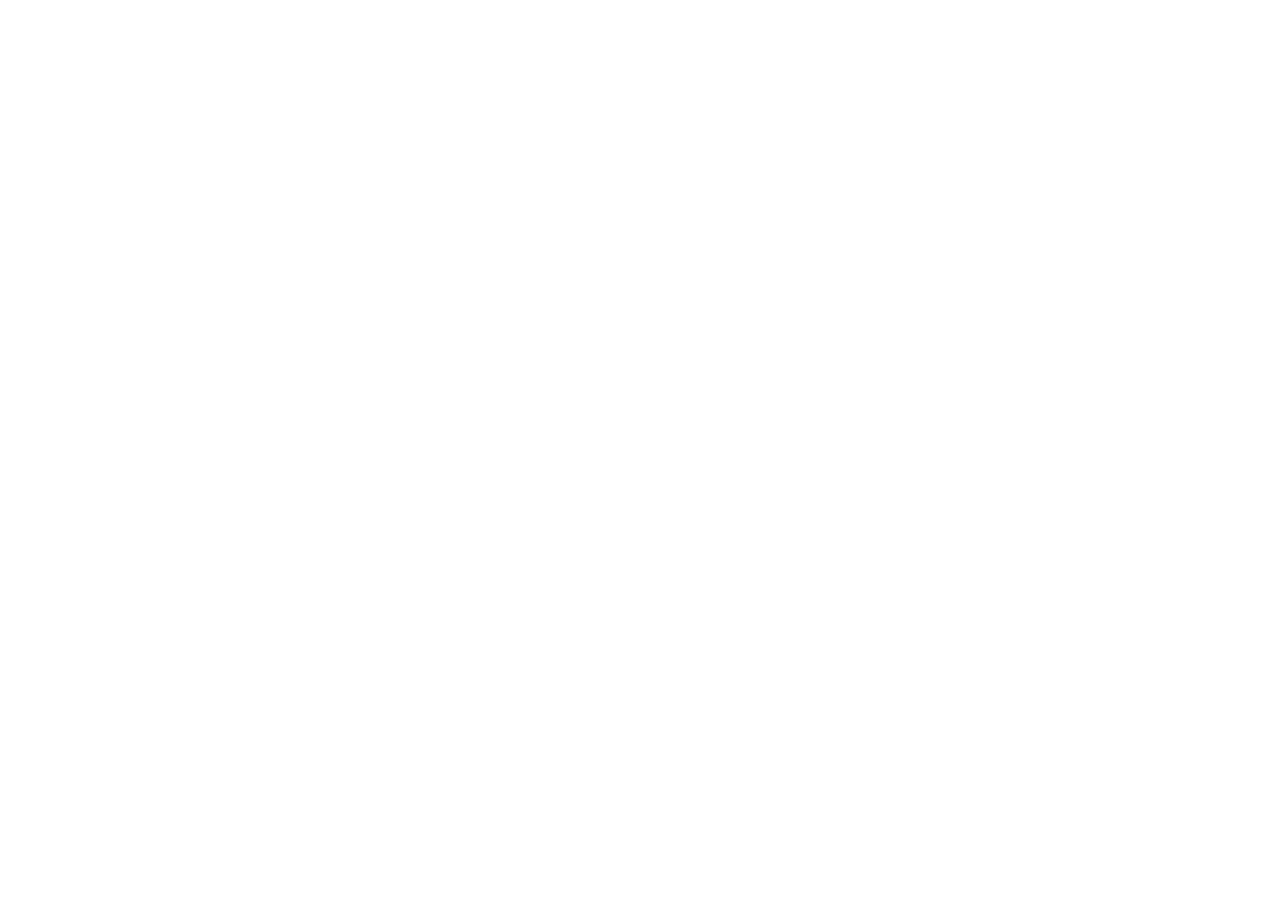
==== pages/iledolerion.html @ 9a05e31a "added new image folder + pages + updated html" ====
<!DOCTYPE html>
<html lang="en">
  <head>
    <meta charset="UTF-8" />
    <meta http-equiv="X-UA-Compatible" content="IE=edge" />
    <meta name="viewport" content="width=device-width, initial-scale=1.0" />
    <title>Ma Maison - Ile d'oleron Stay</title>
  </head>
  <body></body>
</html>
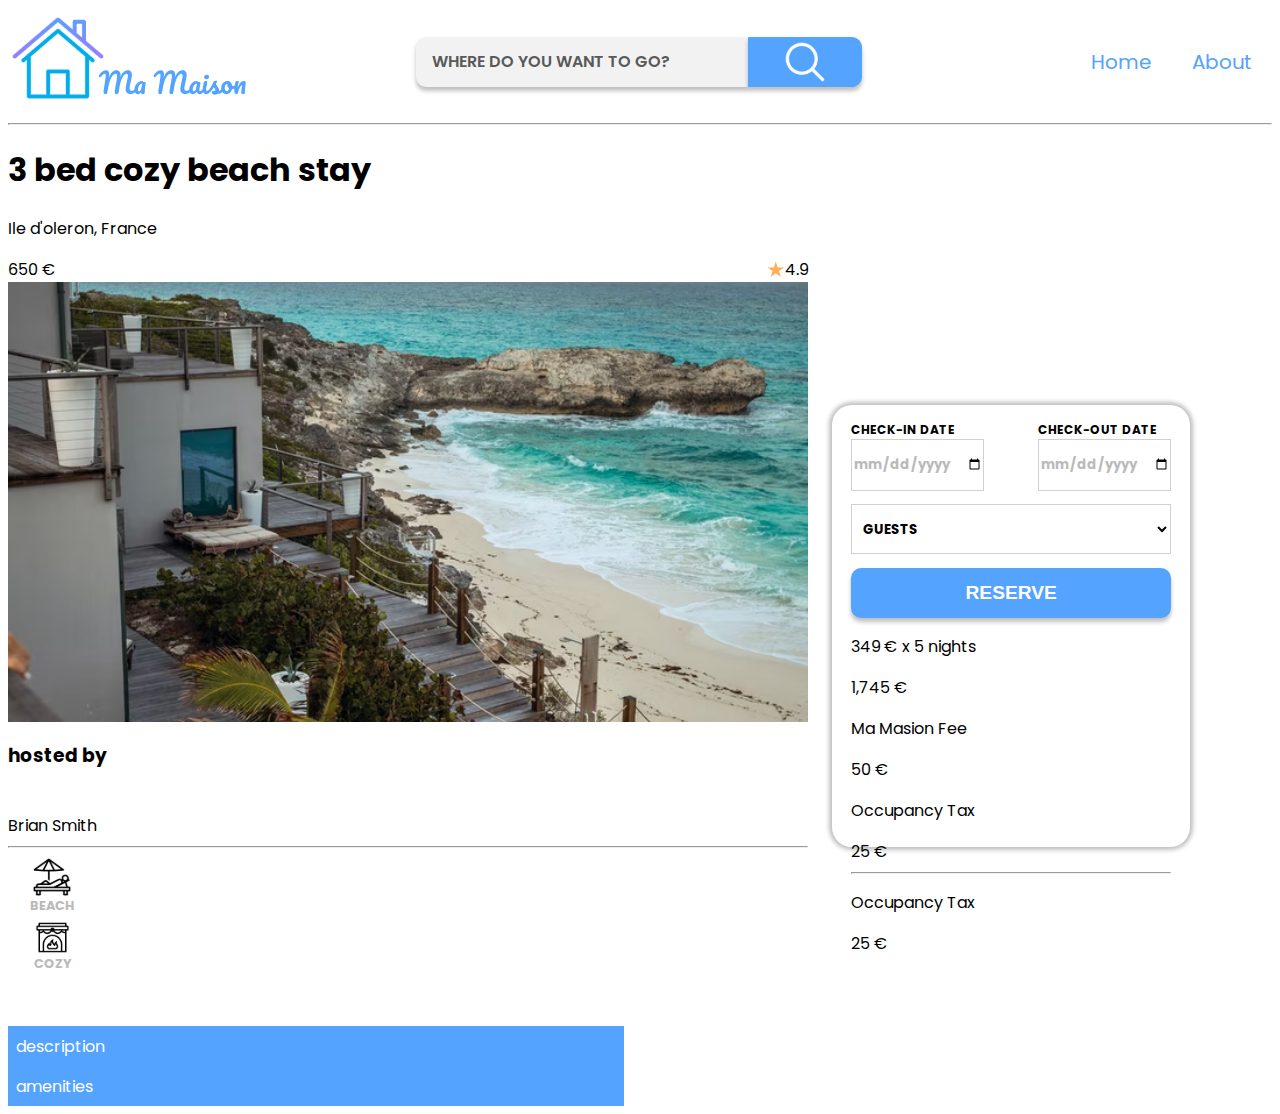
==== commit 14911d2a: "added styles to location page" ====
--- a/pages/iledolerion.html
+++ b/pages/iledolerion.html
@@ -4,7 +4,135 @@
     <meta charset="UTF-8" />
     <meta http-equiv="X-UA-Compatible" content="IE=edge" />
     <meta name="viewport" content="width=device-width, initial-scale=1.0" />
-    <title>Ma Maison - Ile d'oleron Stay</title>
+    <link
+      href="https://fonts.googleapis.com/css2?family=Akshar:wght@300;400;500;600;700&family=Poppins:ital,wght@0,300;0,400;0,500;0,600;0,800;0,900;1,500;1,600;1,700;1,800;1,900&display=swap"
+      rel="stylesheet"
+    />
+    <link rel="stylesheet" href="../styles/styles.css" />
+    <title>Ma Maison - ile d'olerion</title>
   </head>
-  <body></body>
+  <body>
+    <nav>
+      <a href="../index.html">
+        <div class="logo-container">
+          <img
+            src="../assets/Component 16.svg"
+            alt="ma maison logo"
+            class="logo"
+          />
+        </div>
+      </a>
+      <div class="search-input-container">
+        <label for="search"></label>
+        <input type="text" id="search" placeholder="where do you want to go?" />
+        <div class="search-icon-container">
+          <img
+            src="../assets/search-icon.svg"
+            alt="search icon"
+            class="search icon"
+          />
+        </div>
+      </div>
+      <ul>
+        <a href="../index.html"><li class="item1">Home</li></a>
+        <a href="../pages/about.html"><li class="item2">About</li></a>
+      </ul>
+    </nav>
+    <hr />
+    <aside class="reserve-wrapper">
+      <div class="date-preference">
+        <label for="">Check-in date</label>
+        <input type="date" name="" id="" />
+      </div>
+      <div class="date-preference">
+        <label for="">Check-out date</label>
+        <input type="date" name="" id="" />
+      </div>
+      <select name="" id="">
+        <option>Guests</option>
+        <option>1</option>
+        <option>2</option>
+        <option>3</option>
+        <option>4</option>
+        <option>5</option>
+        <option>6</option>
+      </select>
+      <button>reserve</button>
+      <div class="price-details">
+        <p class="fee-breakdown">349 € x 5 nights</p>
+        <span class="sub-price">1,745 €</span>
+      </div>
+      <div class="price-details">
+        <p class="fee-breakdown">Ma Masion Fee</p>
+        <span class="sub-price">50 €</span>
+      </div>
+      <div class="price-details">
+        <p class="fee-breakdown">Occupancy Tax</p>
+        <span class="sub-price">25 €</span>
+      </div>
+      <hr />
+      <div class="price-details">
+        <p class="total-breakdown">Occupancy Tax</p>
+        <span class="total-price">25 €</span>
+      </div>
+    </aside>
+    <main class="location-wrapper">
+      <h1>3 bed cozy beach stay</h1>
+      <p>Ile d'oleron, France</p>
+      <span class="rating">
+        <img
+          src="../assets/rating-icon.svg"
+          alt="star rating icon"
+          class="rating-icon"
+        />
+        4.9
+      </span>
+      <span>650 €</span>
+      <div class="img-container">
+        <div class="arrow-left"></div>
+        <img
+          src="../assets/FrenchCoast/photo-1528913775512-624d24b27b96.avif"
+          alt=""
+          class="location-images"
+        />
+        <div class="arrow-right"></div>
+      </div>
+      <div class="host-details">
+        <h3>hosted by</h3>
+        <div class="host-img-container">
+          <img src="" alt="" class="" />
+        </div>
+        <span>Brian Smith</span>
+      </div>
+      <hr />
+      <section>
+        <div class="icon-container">
+          <object
+            data="../assets/beach-icon.svg"
+            alt="beach search icon"
+            class="search-icon"
+          ></object>
+          <p class="icon-text">Beach</p>
+        </div>
+        <div class="icon-container">
+          <img
+            src="../assets/fireplace-icon.svg"
+            alt="fireplace search icon"
+            class="search-icon"
+          />
+          <p class="icon-text">Cozy</p>
+        </div>
+        <div><img src="" alt="" /></div>
+        <div><img src="" alt="" /></div>
+      </section>
+      <div class="dropdown">
+        <p>description</p>
+        <img src="" alt="" />
+      </div>
+      <div class="dropdown">
+        <p>amenities</p>
+        <img src="" alt="" />
+      </div>
+    </main>
+  </body>
 </html>
--- a/styles/styles.css
+++ b/styles/styles.css
@@ -0,0 +1,297 @@
+html,
+body {
+  font-family: Poppins;
+}
+
+nav {
+  display: flex;
+  justify-content: space-between;
+  align-items: center;
+}
+
+nav > ul {
+  display: flex;
+}
+
+a {
+  text-decoration: none;
+}
+
+nav > ul > a > li {
+  font-size: 1.25em;
+  color: #54a3ff;
+  display: flex;
+  margin: 0em 1em;
+}
+nav > ul > a > li:hover {
+  text-decoration: underline;
+}
+
+section > hr {
+  width: 80%;
+  color: #bababa; /* old IE */
+  background-color: #bababa; /* Modern Browsers */
+}
+
+.search-input-container {
+  display: flex;
+  height: 50px;
+}
+.search-input-container:hover,
+.search-input-container > input {
+  cursor: pointer;
+}
+
+.search-input-container > input {
+  font-family: poppins;
+  font-size: 1em;
+  width: 300px;
+  padding: 0 1em;
+  border: none;
+  background-color: #f2f2f2;
+  border-radius: 10px 0px 0px 10px;
+  box-shadow: 0px 4px 4px 0px #00000040;
+}
+
+.search-input-container > input::placeholder {
+  color: #595959;
+  text-transform: uppercase;
+  font-weight: 600;
+}
+
+.search-icon-container {
+  width: 112px;
+  display: flex;
+  justify-content: center;
+  background-color: #54a3ff;
+  border: 1px #54a3ff solid;
+  border-radius: 0 10px 10px 0;
+  box-shadow: 0px 4px 4px 0px #00000040;
+}
+
+.searchable-icon-container {
+  display: flex;
+  justify-content: center;
+  align-items: center;
+  margin: 1.5em 0;
+}
+
+.icon-container {
+  margin: 0 1.5em;
+  display: flex;
+  flex-direction: column;
+  justify-content: center;
+  align-items: center;
+  height: 60px;
+  width: 40px;
+  cursor: pointer;
+}
+
+.icon-container > img {
+  height: 35px;
+  width: 35px;
+}
+
+.icon-container > .icon-text {
+  color: #bababa;
+  font-weight: bold;
+  text-transform: uppercase;
+  margin: 0;
+  font-size: 0.8em;
+  text-align: center;
+}
+
+.searchable-icon-container > button {
+  font-weight: bold;
+  color: #333;
+  text-transform: uppercase;
+  display: flex;
+  justify-content: space-around;
+  align-items: center;
+  width: 140px;
+  height: 50px;
+  border-radius: 10px;
+  border: none;
+  box-shadow: 0px 4px 4px 0px #00000040;
+  position: absolute;
+  right: 20px;
+  cursor: pointer;
+}
+
+.searchable-icon-container > button > .filter-box {
+  display: flex;
+  flex-direction: column;
+  width: 40px;
+}
+
+.searchable-icon-container > button > .filter-box > hr {
+  width: 90%;
+  margin: 0.4em;
+  border: none;
+  height: 2px;
+  color: #333; /* old IE */
+  background-color: #333; /* Modern Browsers */
+}
+.filter-box > .circle {
+  position: absolute;
+  height: 5px;
+  width: 5px;
+  border: #000 1px solid;
+  background-color: #54a3ff;
+  border-radius: 100%;
+}
+.filter-box > .circle:nth-of-type(1) {
+  transform: translate(10px, 2px);
+}
+.filter-box > .circle:nth-of-type(2) {
+  transform: translate(10px, 28px);
+}
+.filter-box > .circle:nth-of-type(3) {
+  transform: translate(28px, 15px);
+}
+
+.product-wrapper {
+  display: flex;
+  margin: 3em auto;
+  justify-content: space-around;
+  flex-wrap: wrap;
+}
+
+.product-card {
+  color: #000;
+  margin: 1em 2em;
+}
+
+.product-img-container {
+  width: 350px;
+  height: 250px;
+  margin-bottom: 0.5em;
+}
+
+.product-img {
+  object-fit: cover;
+  border-radius: 20px;
+  width: 100%;
+  height: 100%;
+}
+
+.apartment-title {
+  font-size: 1.1m;
+  display: inline-block;
+  margin: 0;
+}
+
+.rating {
+  display: flex;
+  float: right;
+}
+
+.location,
+.price {
+  padding: 0.75em 0em;
+}
+
+.location {
+  display: inline-block;
+  margin: 0;
+}
+
+.price {
+  float: right;
+}
+
+.price::after {
+  content: ' pn';
+}
+
+.reserve-wrapper {
+  position: absolute;
+  padding: 1em 1.2em;
+  top: 45%;
+  left: 65%;
+  width: 320px;
+  height: 410px;
+  border-radius: 20px;
+  box-shadow: 0px 0px 4px 3px #00000040;
+}
+
+.reserve-wrapper > .date-preference:nth-of-type(1) {
+  float: left;
+}
+.reserve-wrapper > .date-preference:nth-of-type(2) {
+  float: right;
+}
+
+.reserve-wrapper > .date-preference {
+  display: inline-flex;
+  flex-direction: column;
+  align-items: start;
+}
+
+.date-preference > label {
+  text-transform: uppercase;
+  font-weight: bold;
+  font-size: 0.75em;
+}
+
+.date-preference > input {
+  border: #d0d0d0 solid 1px;
+  color: #bababa;
+  font-family: poppins;
+  font-weight: bold;
+  width: 130px;
+  height: 50px;
+}
+
+.reserve-wrapper > button {
+  color: #fff;
+  background-color: #54a3ff;
+  border-radius: 10px;
+  border: none;
+  box-shadow: 0px 4px 4px 0px #00000040;
+  font-size: 1.2em;
+  font-weight: bold;
+  text-transform: uppercase;
+  width: 100%;
+  cursor: pointer;
+  height: 50px;
+}
+
+.reserve-wrapper > select {
+  font-family: poppins;
+  text-transform: uppercase;
+  color: #000;
+  font-weight: bold;
+  background-color: #fff;
+  border: 1px solid #d0d0d0;
+  margin: 1em 0;
+  padding: 0 0.5em;
+  width: 100%;
+  height: 50px;
+}
+
+.location-wrapper {
+  width: 800px;
+}
+
+.location-wrapper > .img-container {
+  width: 800px;
+  height: 440px;
+}
+
+.location-images {
+  width: 100%;
+  height: 100%;
+  object-fit: cover;
+}
+
+.dropdown {
+  display: flex;
+  justify-content: space-between;
+  padding: 0 0.5em;
+  align-items: center;
+  width: 600px;
+  height: 40px;
+  color: #fff;
+  background-color: #54a3ff;
+}
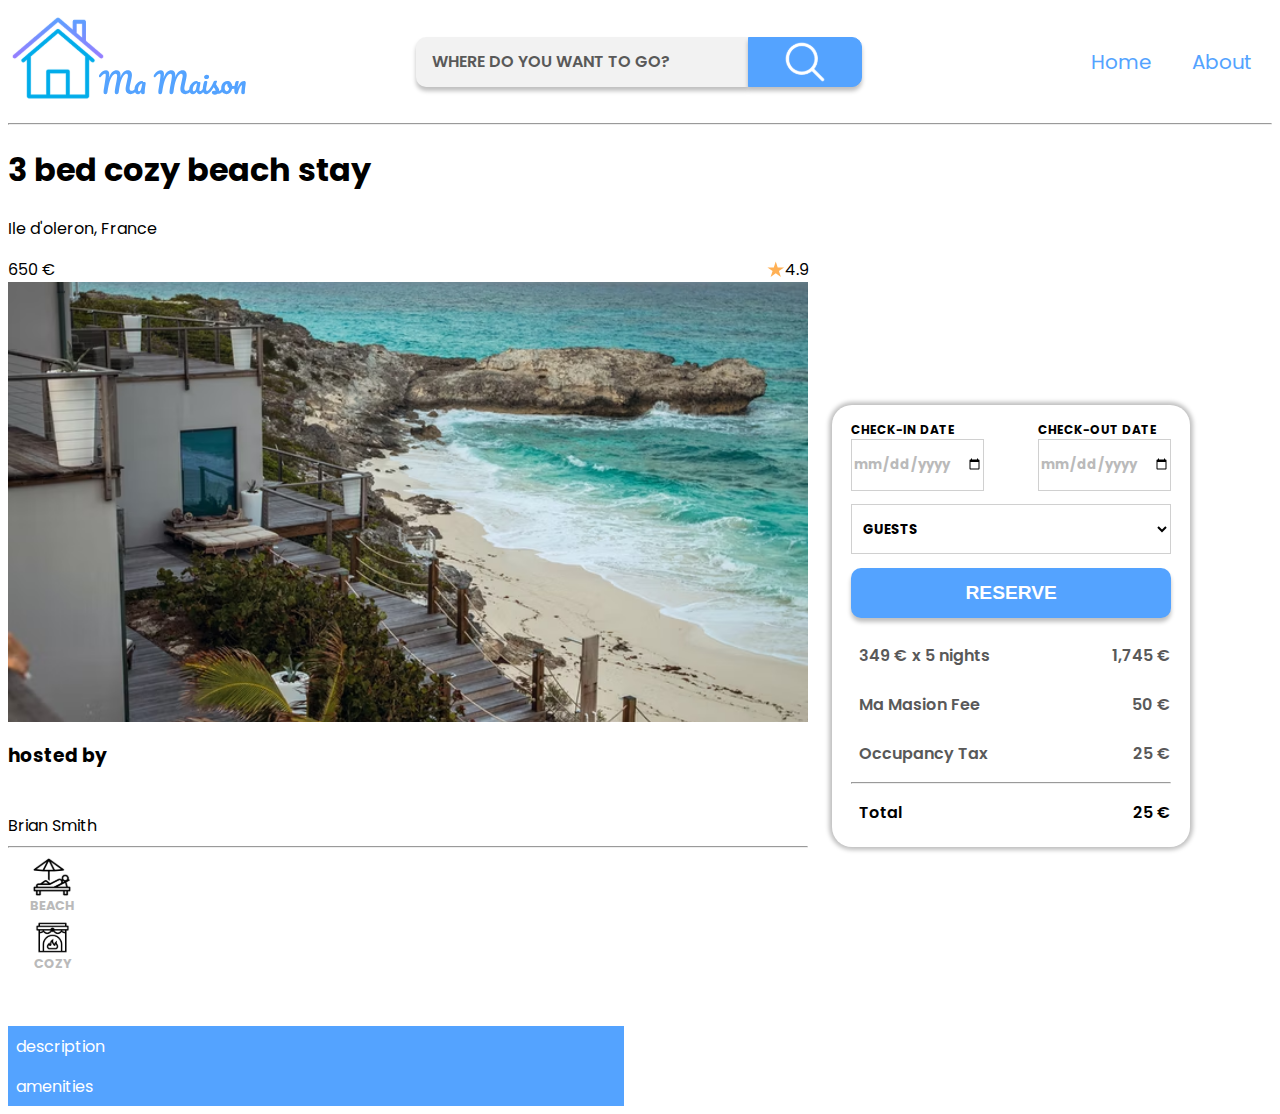
==== commit 89b64f5b: "aside added" ====
--- a/pages/iledolerion.html
+++ b/pages/iledolerion.html
@@ -72,7 +72,7 @@
       </div>
       <hr />
       <div class="price-details">
-        <p class="total-breakdown">Occupancy Tax</p>
+        <p class="total-breakdown">Total</p>
         <span class="total-price">25 €</span>
       </div>
     </aside>
--- a/styles/styles.css
+++ b/styles/styles.css
@@ -246,6 +246,7 @@
 .reserve-wrapper > button {
   color: #fff;
   background-color: #54a3ff;
+  margin-bottom: 0.5em;
   border-radius: 10px;
   border: none;
   box-shadow: 0px 4px 4px 0px #00000040;
@@ -270,6 +271,25 @@
   height: 50px;
 }
 
+.reserve-wrapper > .price-details {
+  color: #595959;
+  display: flex;
+  font-weight: 600;
+  justify-content: space-between;
+  align-items: center;
+  margin: 0.5em 0;
+}
+
+.total-breakdown,
+.fee-breakdown {
+  margin: 0.5em;
+}
+
+.total-breakdown,
+.total-price {
+  color: #000;
+}
+
 .location-wrapper {
   width: 800px;
 }
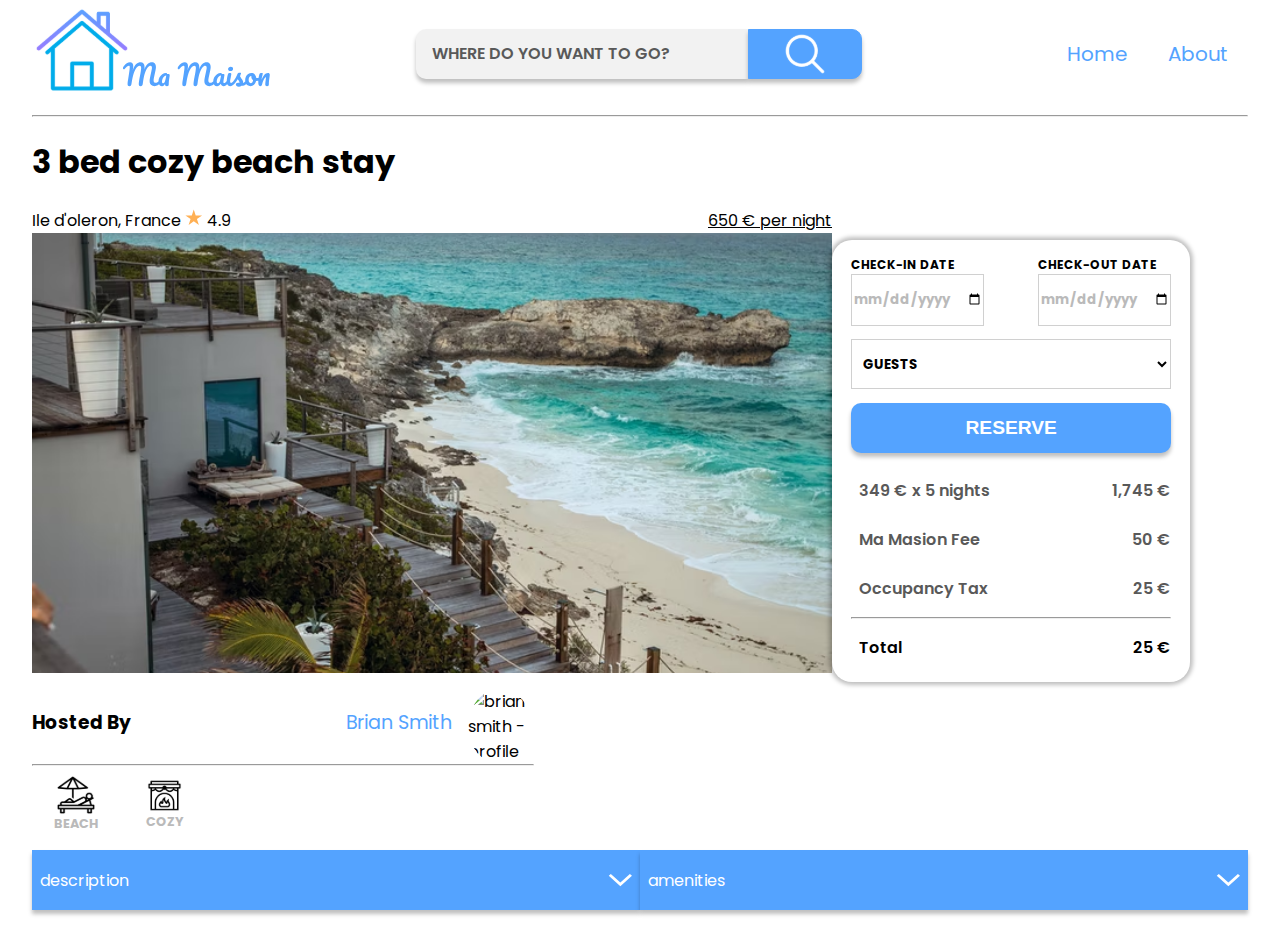
==== commit 43623e05: "desktop styles completed" ====
--- a/pages/iledolerion.html
+++ b/pages/iledolerion.html
@@ -77,17 +77,19 @@
       </div>
     </aside>
     <main class="location-wrapper">
-      <h1>3 bed cozy beach stay</h1>
-      <p>Ile d'oleron, France</p>
-      <span class="rating">
-        <img
-          src="../assets/rating-icon.svg"
-          alt="star rating icon"
-          class="rating-icon"
-        />
-        4.9
-      </span>
-      <span>650 €</span>
+      <div class="headline-wrapper">
+        <h1>3 bed cozy beach stay</h1>
+        <p>Ile d'oleron, France</p>
+        <span class="rating">
+          <img
+            src="../assets/rating-icon.svg"
+            alt="star rating icon"
+            class="rating-icon"
+          />
+          4.9
+        </span>
+        <span class="price">650 € per night</span>
+      </div>
       <div class="img-container">
         <div class="arrow-left"></div>
         <img
@@ -98,14 +100,22 @@
         <div class="arrow-right"></div>
       </div>
       <div class="host-details">
-        <h3>hosted by</h3>
-        <div class="host-img-container">
-          <img src="" alt="" class="" />
+        <div class="host-content">
+          <h3>hosted by</h3>
+          <div class="profile-content">
+            <p>Brian Smith</p>
+            <div class="host-img-container">
+              <img
+                src="../assets/FrenchCoast/photo-1556157382-97eda2d62296.avif"
+                alt="brian smith - profile"
+                class="profile-pic"
+              />
+            </div>
+          </div>
         </div>
-        <span>Brian Smith</span>
+        <hr />
       </div>
-      <hr />
-      <section>
+      <section class="icon-wrapper">
         <div class="icon-container">
           <object
             data="../assets/beach-icon.svg"
@@ -122,17 +132,17 @@
           />
           <p class="icon-text">Cozy</p>
         </div>
-        <div><img src="" alt="" /></div>
-        <div><img src="" alt="" /></div>
       </section>
-      <div class="dropdown">
-        <p>description</p>
-        <img src="" alt="" />
-      </div>
-      <div class="dropdown">
-        <p>amenities</p>
-        <img src="" alt="" />
-      </div>
+      <section class="dropdown-wrapper">
+        <div class="dropdown">
+          <p>description</p>
+          <img src="../assets/down-chevron.svg" alt="down arrow" />
+        </div>
+        <div class="dropdown">
+          <p>amenities</p>
+          <img src="../assets/down-chevron.svg" alt="down arrow" />
+        </div>
+      </section>
     </main>
   </body>
 </html>
--- a/styles/styles.css
+++ b/styles/styles.css
@@ -1,6 +1,10 @@
 html,
 body {
   font-family: Poppins;
+}
+
+body {
+  margin: 0 2em;
 }
 
 nav {
@@ -181,7 +185,7 @@
   margin: 0;
 }
 
-.rating {
+.content-details > .rating {
   display: flex;
   float: right;
 }
@@ -200,14 +204,14 @@
   float: right;
 }
 
-.price::after {
+.content-details > .price::after {
   content: ' pn';
 }
 
 .reserve-wrapper {
   position: absolute;
   padding: 1em 1.2em;
-  top: 45%;
+  top: 240px;
   left: 65%;
   width: 320px;
   height: 410px;
@@ -290,8 +294,16 @@
   color: #000;
 }
 
-.location-wrapper {
+.headline-wrapper {
   width: 800px;
+}
+.headline-wrapper > p {
+  display: inline;
+}
+.headline-wrapper > .price {
+  float: right;
+  padding: 0;
+  text-decoration: underline;
 }
 
 .location-wrapper > .img-container {
@@ -305,13 +317,68 @@
   object-fit: cover;
 }
 
+.host-details {
+  margin-top: 1em;
+  width: 500px;
+}
+
+.host-content > h3 {
+  text-transform: capitalize;
+}
+
+.host-content {
+  display: flex;
+  justify-content: space-between;
+  align-items: center;
+}
+
+.profile-content {
+  display: flex;
+}
+
+.profile-content > p {
+  color: #54a3ff;
+  font-size: 1.2em;
+}
+
+.profile-content > .host-img-container {
+  height: 64px;
+  width: 64px;
+  margin-left: 1em;
+}
+
+.profile-content > .host-img-container > img {
+  height: 100%;
+  object-fit: cover;
+  width: 100%;
+  border-radius: 100%;
+}
+
+.host-details > hr {
+  width: 100%;
+}
+
+.dropdown-wrapper {
+  display: flex;
+  justify-content: space-between;
+  position: relative;
+  margin-bottom: 2em;
+}
+
 .dropdown {
   display: flex;
   justify-content: space-between;
   padding: 0 0.5em;
   align-items: center;
   width: 600px;
-  height: 40px;
+  height: 60px;
   color: #fff;
   background-color: #54a3ff;
-}
+  box-shadow: 0px 4px 4px 0px #00000040;
+  cursor: pointer;
+}
+
+.icon-wrapper {
+  display: flex;
+  margin-bottom: 1em;
+}
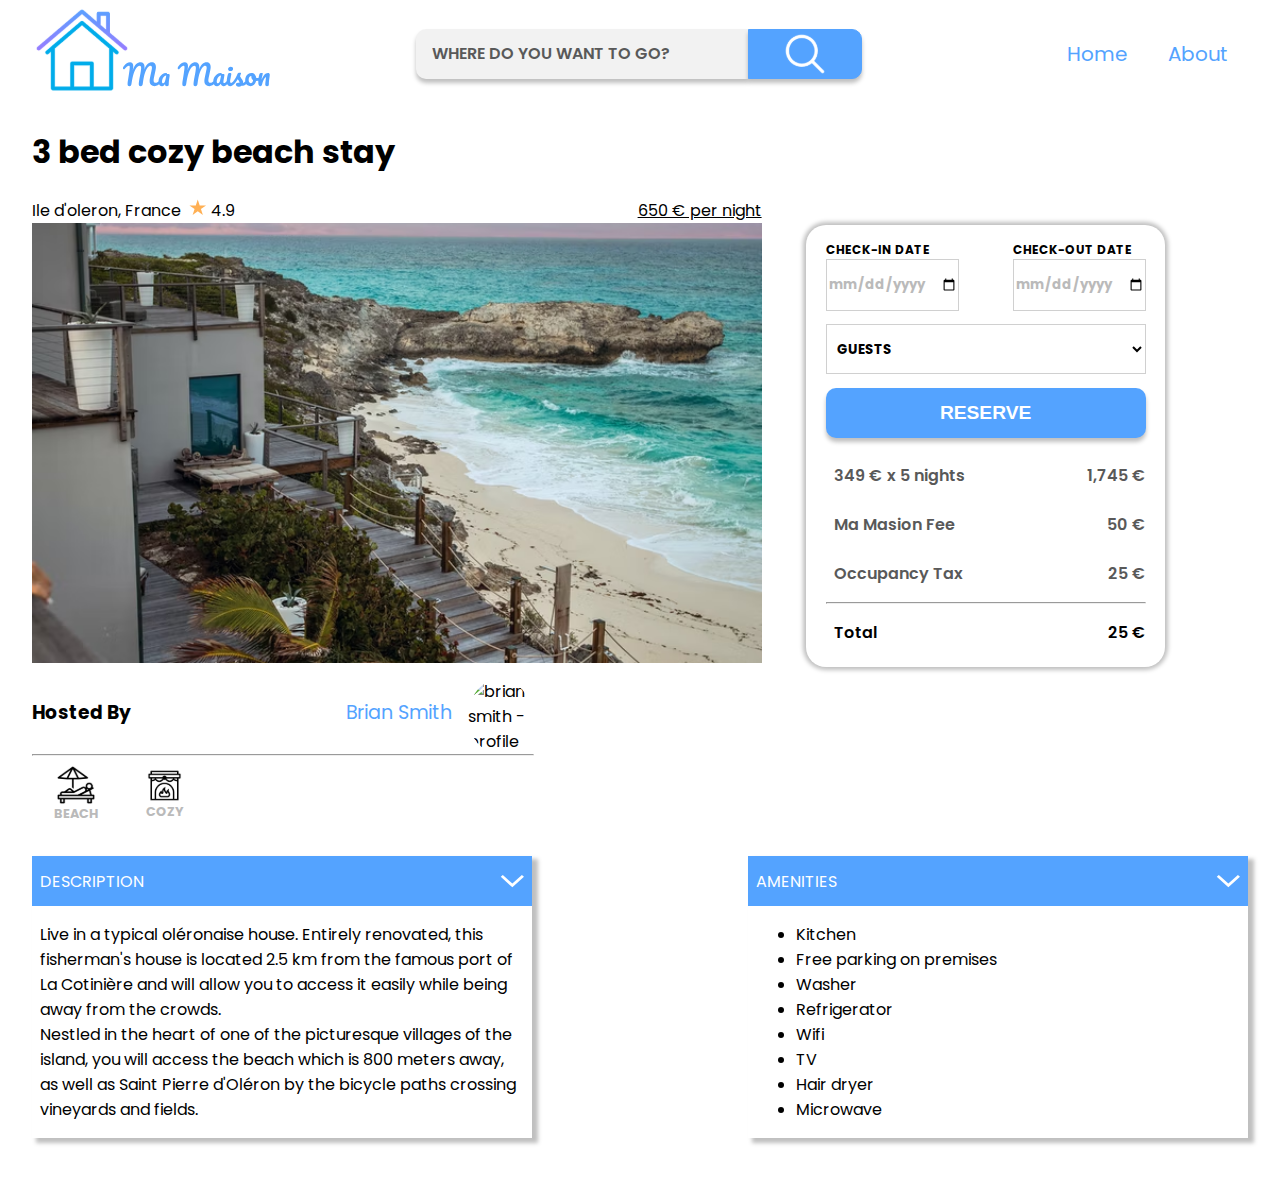
==== commit a12dda4d: "updated dropwdown containers for all screen sizes" ====
--- a/pages/iledolerion.html
+++ b/pages/iledolerion.html
@@ -38,7 +38,6 @@
         <a href="../pages/about.html"><li class="item2">About</li></a>
       </ul>
     </nav>
-    <hr />
     <aside class="reserve-wrapper">
       <div class="date-preference">
         <label for="">Check-in date</label>
@@ -76,6 +75,7 @@
         <span class="total-price">25 €</span>
       </div>
     </aside>
+
     <main class="location-wrapper">
       <div class="headline-wrapper">
         <h1>3 bed cozy beach stay</h1>
@@ -134,15 +134,46 @@
         </div>
       </section>
       <section class="dropdown-wrapper">
-        <div class="dropdown">
-          <p>description</p>
-          <img src="../assets/down-chevron.svg" alt="down arrow" />
+        <div class="dropdown-container">
+          <div class="dropdown">
+            <p>description</p>
+            <img src="../assets/down-chevron.svg" alt="down arrow" />
+          </div>
+          <div class="description-wrapper">
+            <p class="description-content">
+              Live in a typical oléronaise house. Entirely renovated, this
+              fisherman's house is located 2.5 km from the famous port of La
+              Cotinière and will allow you to access it easily while being away
+              from the crowds. <br />Nestled in the heart of one of the
+              picturesque villages of the island, you will access the beach
+              which is 800 meters away, as well as Saint Pierre d'Oléron by the
+              bicycle paths crossing vineyards and fields.
+            </p>
+          </div>
         </div>
-        <div class="dropdown">
-          <p>amenities</p>
-          <img src="../assets/down-chevron.svg" alt="down arrow" />
+        <div class="dropdown-container">
+          <div class="dropdown">
+            <p>amenities</p>
+            <img src="../assets/down-chevron.svg" alt="down arrow" />
+          </div>
+          <div class="amenities-wrapper">
+            <ul class="amenities-content">
+              <li class="list-item">Kitchen</li>
+              <li class="list-item">Free parking on premises</li>
+              <li class="list-item">Washer</li>
+              <li class="list-item">Refrigerator</li>
+              <li class="list-item">Wifi</li>
+              <li class="list-item">TV</li>
+              <li class="list-item">Hair dryer</li>
+              <li class="list-item">Microwave</li>
+            </ul>
+          </div>
         </div>
       </section>
     </main>
+    <section class="reserve-wrapper-2">
+      <span class="price">650 € per night</span>
+      <button>reserve</button>
+    </section>
   </body>
 </html>
--- a/styles/styles.css
+++ b/styles/styles.css
@@ -1,6 +1,8 @@
 html,
 body {
   font-family: Poppins;
+  margin: 0;
+  padding: 0;
 }
 
 body {
@@ -183,6 +185,7 @@
   font-size: 1.1m;
   display: inline-block;
   margin: 0;
+  text-transform: capitalize;
 }
 
 .content-details > .rating {
@@ -211,8 +214,8 @@
 .reserve-wrapper {
   position: absolute;
   padding: 1em 1.2em;
-  top: 240px;
-  left: 65%;
+  top: 225px;
+  left: 63%;
   width: 320px;
   height: 410px;
   border-radius: 20px;
@@ -284,6 +287,10 @@
   margin: 0.5em 0;
 }
 
+.reserve-wrapper-2 {
+  display: hidden;
+}
+
 .total-breakdown,
 .fee-breakdown {
   margin: 0.5em;
@@ -296,6 +303,9 @@
 
 .headline-wrapper {
   width: 800px;
+}
+.headline-wrapper > .rating {
+  margin-left: 0.25em;
 }
 .headline-wrapper > p {
   display: inline;
@@ -339,6 +349,7 @@
 .profile-content > p {
   color: #54a3ff;
   font-size: 1.2em;
+  text-transform: capitalize;
 }
 
 .profile-content > .host-img-container {
@@ -361,24 +372,305 @@
 .dropdown-wrapper {
   display: flex;
   justify-content: space-between;
-  position: relative;
+  flex-wrap: wrap;
   margin-bottom: 2em;
 }
+.dropdown-container {
+  width: 600px;
+  box-shadow: 5px 4px 4px 1px #00000040;
+  /* padding: 0 0.5em; */
+}
 
 .dropdown {
   display: flex;
   justify-content: space-between;
-  padding: 0 0.5em;
   align-items: center;
   width: 600px;
   height: 60px;
   color: #fff;
   background-color: #54a3ff;
-  box-shadow: 0px 4px 4px 0px #00000040;
   cursor: pointer;
 }
 
+.dropdown > p,
+.dropdown > img {
+  padding: 0 0.5em;
+  text-transform: uppercase;
+}
+
+.dropdown-container > .amenities-wrapper,
+.dropdown-container > .description-wrapper {
+  padding: 0 0.5em;
+}
+
 .icon-wrapper {
   display: flex;
   margin-bottom: 1em;
 }
+
+@media screen and (max-width: 1023px) {
+  body {
+    margin: 0;
+  }
+
+  main {
+    margin: 0 1em;
+  }
+
+  nav {
+    align-items: flex-end;
+    height: 90px;
+    margin: 0 1em;
+  }
+
+  nav > ul {
+    position: absolute;
+    right: 0px;
+    top: 0px;
+  }
+
+  nav > ul > a > li {
+    font-size: 1em;
+  }
+
+  section > hr {
+    margin-top: 1em;
+  }
+
+  .logo-container > img {
+    height: 60px;
+    align-self: flex-start;
+    content: url('../assets/mobile-logo.svg');
+  }
+
+  .search-input-container {
+    height: 40px;
+    width: 245px;
+    margin-left: 1.5em;
+  }
+
+  .search-input-container > input {
+    font-size: 11px;
+  }
+  .search-icon-container {
+    width: 100px;
+  }
+  .search-icon-container > img {
+    width: 25px;
+  }
+
+  .searchable-icon-container::-webkit-scrollbar {
+    display: none;
+  }
+
+  .searchable-icon-container {
+    overflow-y: hidden;
+    overflow-x: scroll;
+    justify-content: flex-start;
+    padding: 0.2em 0em;
+    margin: 0 1em;
+    -ms-overflow-style: none; /* IE and Edge */
+    scrollbar-width: none; /* Firefox */
+  }
+  .searchable-icon-container > button {
+    position: absolute;
+    left: 15px;
+    top: 215px;
+  }
+
+  .product-wrapper {
+    justify-content: start;
+    margin-top: 80px;
+    margin-left: 1em;
+    margin-right: 1em;
+  }
+
+  .product-card {
+    width: 340px;
+    display: flex;
+    margin: 0.5em 0;
+    justify-content: space-between;
+  }
+
+  .product-card > .product-img-container {
+    width: 150px;
+    height: 125px;
+  }
+
+  .content-details {
+    width: 180px;
+  }
+
+  .content-details > h3 {
+    font-size: 14px;
+    white-space: nowrap;
+    white-space: nowrap;
+    overflow: hidden;
+    text-overflow: ellipsis;
+    width: 100%;
+  }
+  .content-details > p {
+    font-size: 12px;
+    padding: 0;
+  }
+  .content-details > span {
+    font-size: 12px;
+  }
+  .product-card > .content-details > .rating {
+    position: relative;
+    transform: translate(-146px, 76px);
+  }
+  .product-card > .content-details > .price {
+    position: relative;
+    transform: translate(0px, 52px);
+    padding: 0;
+  }
+
+  .reserve-wrapper {
+    display: none;
+  }
+
+  .reserve-wrapper-2 {
+    height: 80px;
+    position: sticky;
+    display: flex;
+    justify-content: space-around;
+    align-items: center;
+    top: 100%;
+    background-color: white;
+    width: 100%;
+    border: solid 1px #000;
+    border-radius: 20px 20px 0px 0;
+  }
+
+  .reserve-wrapper-2 > .price {
+    padding: 0;
+    float: none;
+    text-decoration: underline;
+    font-size: 1.2em;
+  }
+
+  .reserve-wrapper-2 > button {
+    margin: 0;
+    color: #fff;
+    background-color: #54a3ff;
+    margin-bottom: 0.5em;
+    border-radius: 10px;
+    border: none;
+    box-shadow: 0px 4px 4px 0px #00000040;
+    font-size: 1em;
+    width: 100px;
+    height: 40px;
+  }
+
+  .location-wrapper {
+    margin-top: 2em;
+  }
+
+  .location-wrapper > .headline-wrapper {
+    width: 100%;
+  }
+
+  .location-wrapper > .headline-wrapper > h1 {
+    font-size: 1.5em;
+  }
+  .location-wrapper > .headline-wrapper > p {
+    font-size: 1em;
+  }
+  .location-wrapper > .headline-wrapper > .rating {
+    float: right;
+  }
+  .location-wrapper > .headline-wrapper > .price {
+    display: none;
+  }
+
+  .location-wrapper > .img-container {
+    width: 100%;
+    height: 200px;
+  }
+
+  .location-wrapper > .host-details {
+    width: 100%;
+  }
+
+  .dropdown {
+    height: 40px;
+  }
+
+  .dropdown-container {
+    width: 100%;
+    box-shadow: 5px 4px 4px 1px #00000040;
+    margin: 1em 0;
+    /* padding: 0 0.5em; */
+  }
+
+  .dropdown {
+    width: 100%;
+    height: 40px;
+    color: #fff;
+    background-color: #54a3ff;
+    cursor: pointer;
+  }
+
+  .dropdown > p,
+  .dropdown > img {
+    padding: 0 0.5em;
+    text-transform: uppercase;
+  }
+
+  .dropdown-container > .amenities-wrapper,
+  .dropdown-container > .description-wrapper {
+    padding: 0 0.5em;
+  }
+}
+
+@media screen and (min-width: 1024px) and (max-width: 1440px) {
+  .reserve-wrapper {
+    position: absolute;
+    padding: 1em 1.2em;
+    top: 225px;
+    left: 63%;
+    width: 320px;
+    height: 410px;
+    border-radius: 20px;
+    box-shadow: 0px 0px 4px 3px #00000040;
+  }
+
+  .reserve-wrapper-2 {
+    display: none;
+  }
+
+  .location-wrapper > .headline-wrapper {
+    width: 60%;
+  }
+
+  .location-wrapper > .img-container {
+    width: 60%;
+  }
+
+  .dropdown-container {
+    width: 500px;
+    box-shadow: 5px 4px 4px 1px #00000040;
+    margin: 1em 0;
+    /* padding: 0 0.5em; */
+  }
+
+  .dropdown {
+    width: 500px;
+    height: 50px;
+    color: #fff;
+    background-color: #54a3ff;
+    cursor: pointer;
+  }
+
+  .dropdown > p,
+  .dropdown > img {
+    padding: 0 0.5em;
+    text-transform: uppercase;
+  }
+
+  .dropdown-container > .amenities-wrapper,
+  .dropdown-container > .description-wrapper {
+    padding: 0 0.5em;
+  }
+}
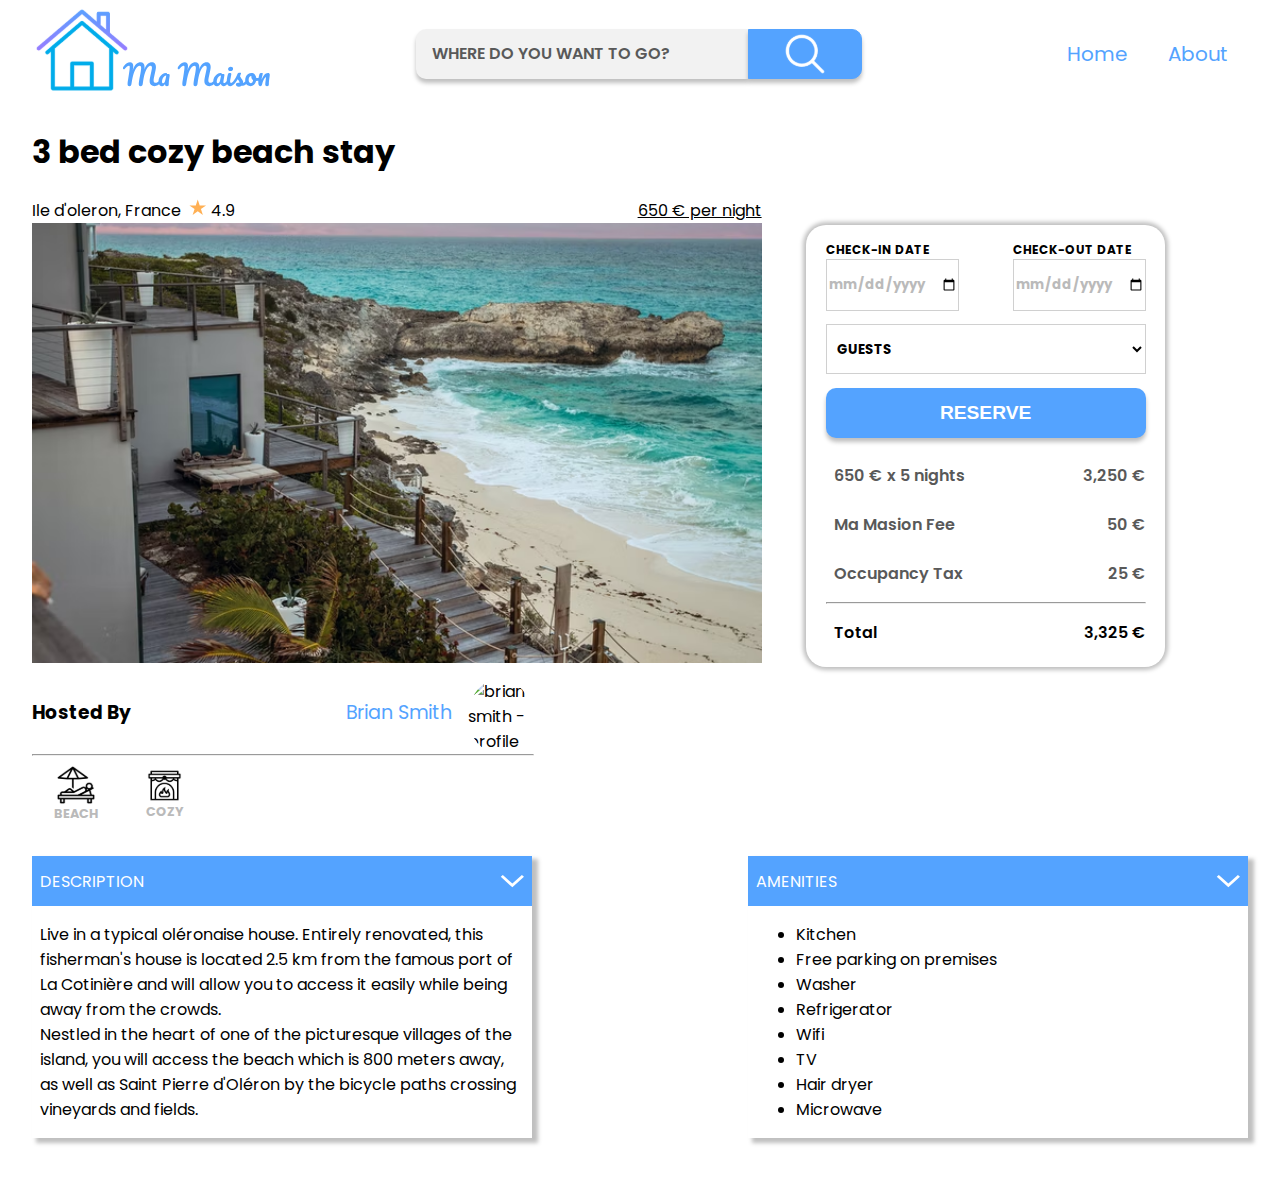
==== commit 78c7d4d8: "added product" ====
--- a/pages/iledolerion.html
+++ b/pages/iledolerion.html
@@ -58,8 +58,8 @@
       </select>
       <button>reserve</button>
       <div class="price-details">
-        <p class="fee-breakdown">349 € x 5 nights</p>
-        <span class="sub-price">1,745 €</span>
+        <p class="fee-breakdown">650 € x 5 nights</p>
+        <span class="sub-price">3,250 €</span>
       </div>
       <div class="price-details">
         <p class="fee-breakdown">Ma Masion Fee</p>
@@ -72,7 +72,7 @@
       <hr />
       <div class="price-details">
         <p class="total-breakdown">Total</p>
-        <span class="total-price">25 €</span>
+        <span class="total-price">3,325 €</span>
       </div>
     </aside>
 
--- a/styles/styles.css
+++ b/styles/styles.css
@@ -408,7 +408,7 @@
   margin-bottom: 1em;
 }
 
-@media screen and (max-width: 1023px) {
+@media screen and (max-width: 600px) {
   body {
     margin: 0;
   }
@@ -479,7 +479,7 @@
   }
 
   .product-wrapper {
-    justify-content: start;
+    justify-content: space-around;
     margin-top: 80px;
     margin-left: 1em;
     margin-right: 1em;
@@ -624,6 +624,165 @@
   }
 }
 
+@media screen and (min-width: 601px) and (max-width: 1023px) {
+  body {
+    margin: 0;
+  }
+
+  main {
+    margin: 0 1em;
+  }
+
+  nav {
+    justify-content: space-between;
+    align-items: center;
+    height: 90px;
+    margin: 0 1em;
+  }
+
+  nav > ul {
+    width: auto;
+    padding: 0;
+  }
+
+  nav > ul > a > li {
+    font-size: 1em;
+  }
+
+  section > hr {
+    margin-top: 1em;
+  }
+
+  .logo-container > img {
+    height: 60px;
+    align-self: flex-start;
+    content: url('../assets/mobile-logo.svg');
+  }
+
+  .search-input-container {
+    height: 40px;
+    width: 245px;
+    margin-left: 1.5em;
+  }
+
+  .search-input-container > input {
+    font-size: 11px;
+  }
+  .search-icon-container {
+    width: 100px;
+  }
+  .search-icon-container > img {
+    width: 25px;
+  }
+
+  .search-icon-container {
+    justify-content: center;
+  }
+
+  .searchable-icon-container > button {
+    position: absolute;
+    left: 15px;
+    top: 235px;
+  }
+
+  .product-wrapper {
+    margin-top: 5em;
+  }
+
+  .reserve-wrapper {
+    display: none;
+  }
+
+  .reserve-wrapper-2 {
+    height: 80px;
+    position: sticky;
+    display: flex;
+    justify-content: space-around;
+    align-items: center;
+    top: 100%;
+    background-color: white;
+    width: 100%;
+    border: solid 1px #000;
+    border-radius: 20px 20px 0px 0;
+  }
+
+  .reserve-wrapper-2 > .price {
+    padding: 0;
+    float: none;
+    text-decoration: underline;
+    font-size: 1.2em;
+  }
+
+  .reserve-wrapper-2 > button {
+    margin: 0;
+    color: #fff;
+    background-color: #54a3ff;
+    margin-bottom: 0.5em;
+    border-radius: 10px;
+    border: none;
+    box-shadow: 0px 4px 4px 0px #00000040;
+    font-size: 1em;
+    width: 100px;
+    height: 40px;
+  }
+
+  .dropdown-container {
+    width: 100%;
+    box-shadow: 5px 4px 4px 1px #00000040;
+    margin: 1em 0;
+    /* padding: 0 0.5em; */
+  }
+
+  .dropdown {
+    width: 100%;
+    height: 40px;
+    color: #fff;
+    background-color: #54a3ff;
+    cursor: pointer;
+  }
+
+  .dropdown > p,
+  .dropdown > img {
+    padding: 0 0.5em;
+    text-transform: uppercase;
+  }
+
+  .dropdown-container > .amenities-wrapper,
+  .dropdown-container > .description-wrapper {
+    padding: 0 0.5em;
+  }
+
+  .location-wrapper {
+    margin-top: 2em;
+  }
+
+  .location-wrapper > .headline-wrapper {
+    width: 100%;
+  }
+
+  .location-wrapper > .headline-wrapper > h1 {
+    font-size: 1.5em;
+  }
+  .location-wrapper > .headline-wrapper > p {
+    font-size: 1em;
+  }
+  .location-wrapper > .headline-wrapper > .rating {
+    float: right;
+  }
+  .location-wrapper > .headline-wrapper > .price {
+    display: none;
+  }
+
+  .location-wrapper > .img-container {
+    width: 100%;
+    height: 200px;
+  }
+
+  .location-wrapper > .host-details {
+    width: 100%;
+  }
+}
+
 @media screen and (min-width: 1024px) and (max-width: 1440px) {
   .reserve-wrapper {
     position: absolute;
